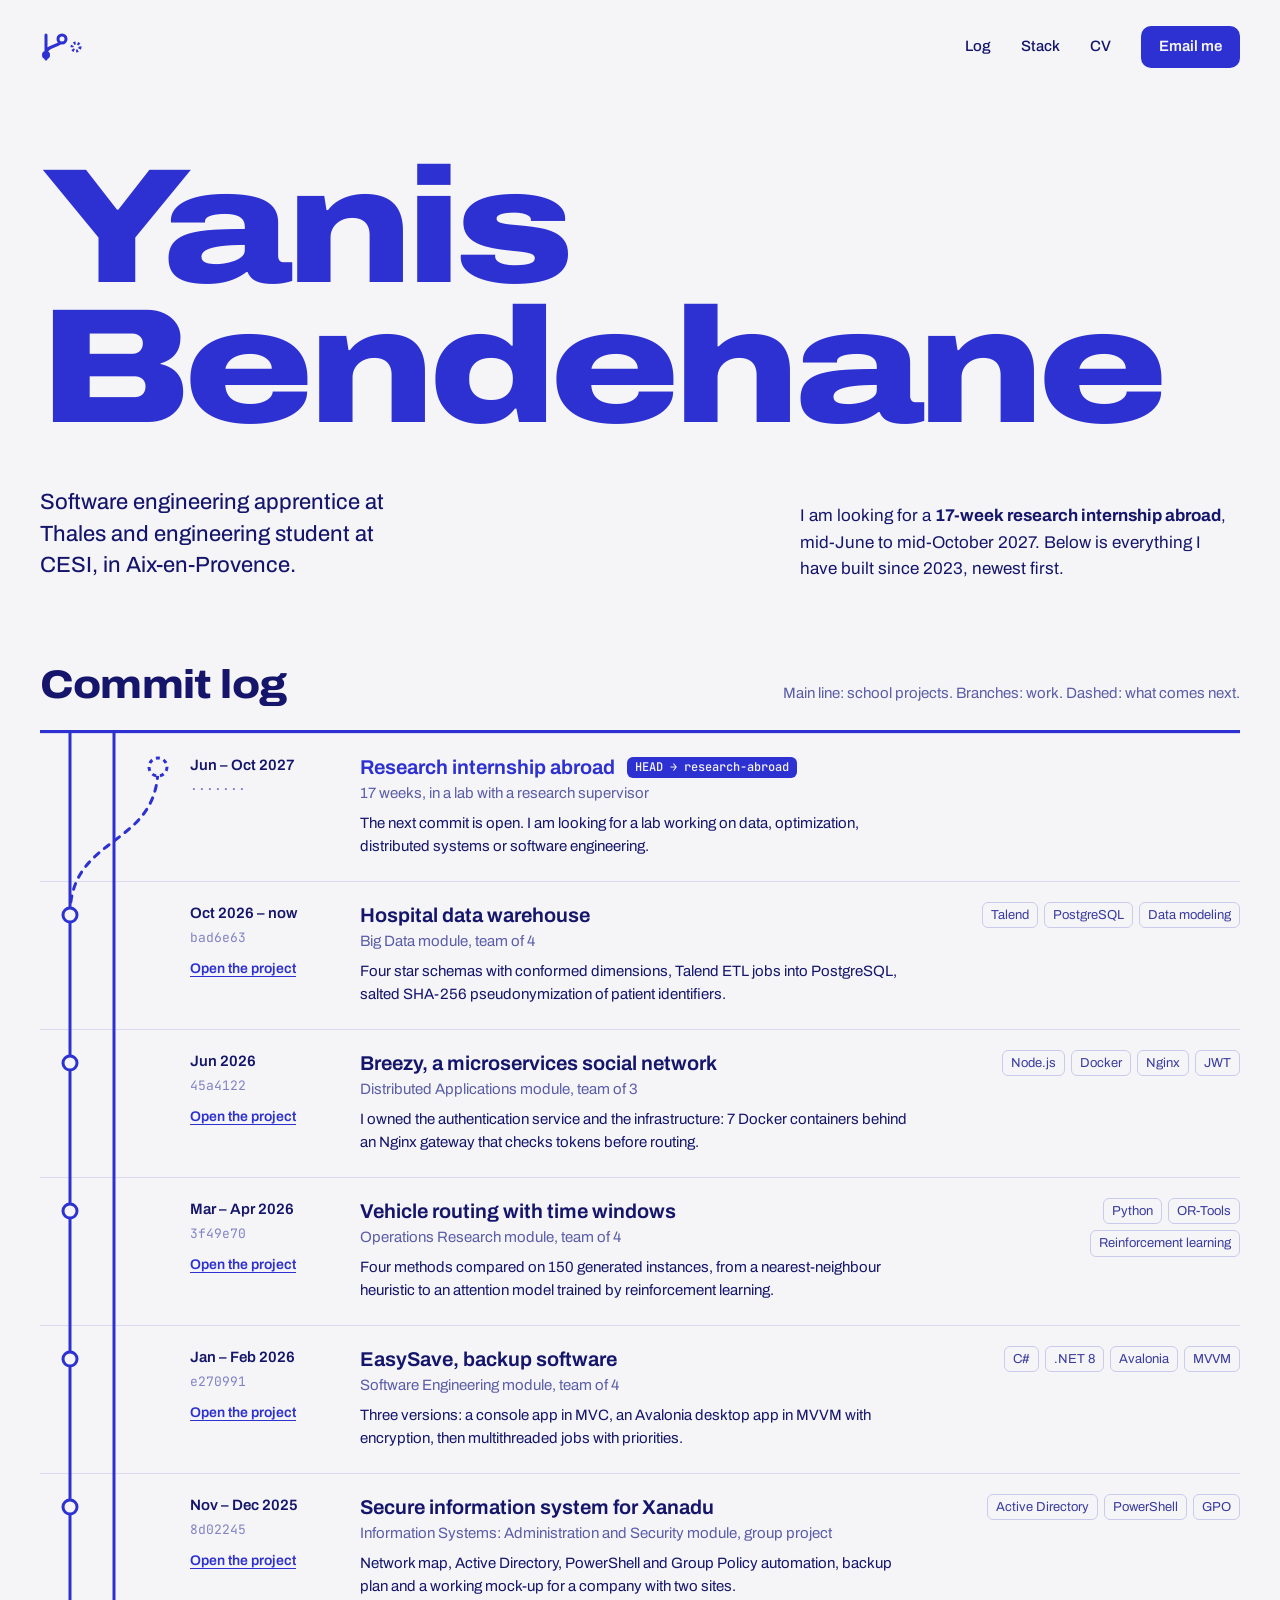
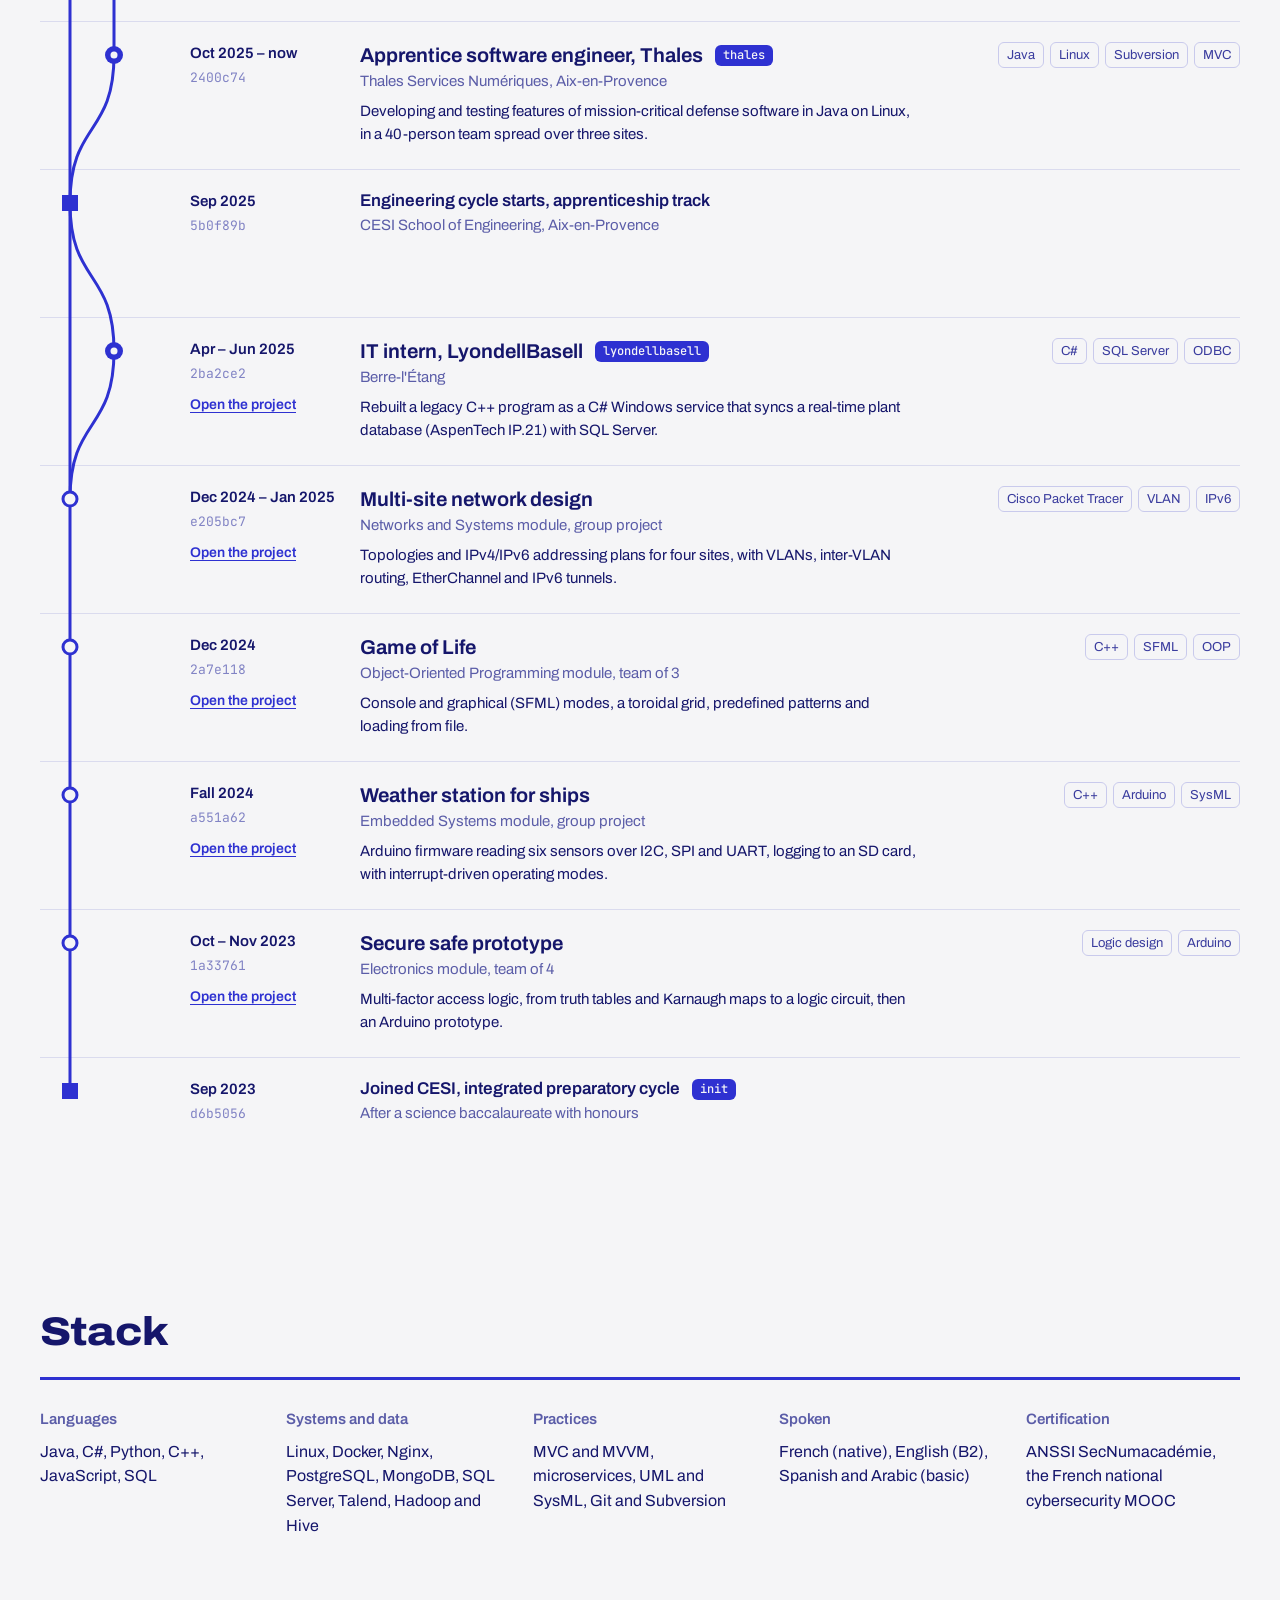
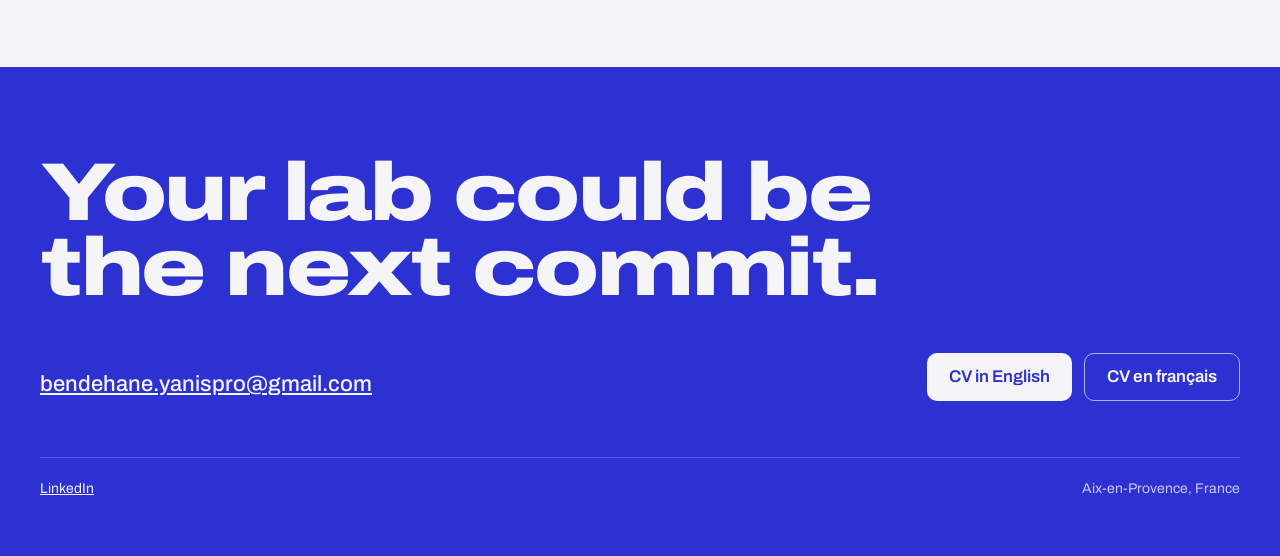
==== index.html @ 7a531b69 "Publish portfolio" ====
<!doctype html>
<html lang="en">
<head>
<meta charset="utf-8">
<meta name="viewport" content="width=device-width, initial-scale=1">
<title>Yanis Bendehane, software engineering student</title>
<meta name="description" content="Apprentice software engineer at Thales and engineering student at CESI. Looking for a research internship abroad, June to October 2027.">
<link rel="icon" href="data:image/svg+xml,%3Csvg xmlns='http://www.w3.org/2000/svg' viewBox='0 0 32 32'%3E%3Crect width='32' height='32' rx='7' fill='%232E31D1'/%3E%3Cpath d='M10 26V6M10 21c0-7 12-6 12-12' fill='none' stroke='white' stroke-width='3' stroke-linecap='round'/%3E%3C/svg%3E">
<link rel="preconnect" href="https://fonts.googleapis.com"><link rel="preconnect" href="https://fonts.gstatic.com" crossorigin><link rel="stylesheet" href="https://fonts.googleapis.com/css2?family=Archivo:wdth,wght@62..125,300..900&family=JetBrains+Mono:wght@400;500&display=swap">
<link rel="stylesheet" href="assets/site.css">
<script src="assets/site.js" defer></script>
</head>
<body>
<a class="skip" href="#main">Skip to content</a>
<header class="wrap top">
  <a class="brand" href="index.html" aria-label="Yanis Bendehane, home"><svg width="44" height="28" viewBox="0 0 44 28" aria-hidden="true"><path d="M6 26V2M6 20C6 12 22 14 22 6" fill="none" stroke="#2E31D1" stroke-width="3" stroke-linecap="round"/><circle cx="6" cy="22" r="4" fill="#2E31D1"/><circle cx="22" cy="6" r="4" fill="#F5F5F7" stroke="#2E31D1" stroke-width="3"/><circle cx="36" cy="14" r="4" fill="#F5F5F7" stroke="#2E31D1" stroke-width="3" stroke-dasharray="2 2"/></svg><span></span></a>
  <nav aria-label="Main">
    <a href="index.html#log">Log</a>
    <a href="index.html#stack">Stack</a>
    <a href="#cv">CV</a>
    <a class="btn small" href="mailto:bendehane.yanispro@gmail.com">Email me</a>
  </nav>
</header>
<main id="main">
  <section class="wrap hero">
    <h1 class="name"><span>Yanis</span><span>Bendehane</span></h1>
    <div class="hero-row">
      <p class="intro">Software engineering apprentice at Thales and engineering student at CESI, in Aix-en-Provence.</p>
      <p class="looking">I am looking for a <strong>17-week research internship abroad</strong>, mid-June to mid-October 2027. Below is everything I have built since 2023, newest first.</p>
    </div>
  </section>
  <section id="log" class="wrap section">
    <div class="sec-head"><h2>Commit log</h2><p>Main line: school projects. Branches: work. Dashed: what comes next.</p></div>
    <ol class="log" style="--h:2072px"><svg class="graph" width="150" height="2072" viewBox="0 0 150 2072" aria-hidden="true"><path class="draw" pathLength="1" d="M30 1958 L30 0" style="animation-delay:0s;animation-duration:2.6s"/><path class="draw" pathLength="1" d="M30 1366 C30 1284.6 74 1299.4 74 1218 L74 1218 C74 1136.6 30 1151.4 30 1070" style="animation-delay:0.9s;animation-duration:0.9s"/><path class="draw" pathLength="1" d="M30 1070 C30 988.6 74 1003.4 74 922 L74 0" style="animation-delay:1.2s;animation-duration:1.6s"/><path class="fade headline" d="M30 182 C30 100.6 118 115.4 118 34" style="animation-delay:2.2s"/><circle class="pop dot-open dashed" cx="118" cy="34" r="9" style="animation-delay:2.8s"/><circle class="pop dot-open" cx="30" cy="182" r="7" style="animation-delay:2.42s"/><circle class="pop dot-open" cx="30" cy="330" r="7" style="animation-delay:2.23s"/><circle class="pop dot-open" cx="30" cy="478" r="7" style="animation-delay:2.05s"/><circle class="pop dot-open" cx="30" cy="626" r="7" style="animation-delay:1.86s"/><circle class="pop dot-open" cx="30" cy="774" r="7" style="animation-delay:1.68s"/><circle class="pop dot-fill" cx="74" cy="922" r="9" style="animation-delay:1.49s"/><circle class="pop dot-hole" cx="74" cy="922" r="3.5" style="animation-delay:1.49s"/><rect class="pop dot-fill" x="22" y="1062" width="16" height="16" transform="rotate(45 30 1070)" style="animation-delay:1.31s"/><circle class="pop dot-fill" cx="74" cy="1218" r="9" style="animation-delay:1.12s"/><circle class="pop dot-hole" cx="74" cy="1218" r="3.5" style="animation-delay:1.12s"/><circle class="pop dot-open" cx="30" cy="1366" r="7" style="animation-delay:0.94s"/><circle class="pop dot-open" cx="30" cy="1514" r="7" style="animation-delay:0.75s"/><circle class="pop dot-open" cx="30" cy="1662" r="7" style="animation-delay:0.57s"/><circle class="pop dot-open" cx="30" cy="1810" r="7" style="animation-delay:0.38s"/><rect class="pop dot-fill" x="22" y="1950" width="16" height="16" transform="rotate(45 30 1958)" style="animation-delay:0.20s"/></svg>
      <li class="row head" style="animation-delay:2.60s">
        <div class="meta"><span class="date">Jun – Oct 2027</span><span class="hash">·······</span></div>
        <div class="body"><h3>Research internship abroad<span class="ref">HEAD → research-abroad</span></h3><p class="ctx">17 weeks, in a lab with a research supervisor</p><p class="txt">The next commit is open. I am looking for a lab working on data, optimization, distributed systems or software engineering.</p></div>
        <ul class="tags" aria-label="Technologies"></ul>
      </li>
      <li class="row " style="animation-delay:2.42s">
        <div class="meta"><span class="date">Oct 2026 – now</span><span class="hash">bad6e63</span><span class="more" aria-hidden="true">Open the project</span></div>
        <div class="body"><h3><a class="row-link" href="projects/chu.html">Hospital data warehouse</a></h3><p class="ctx">Big Data module, team of 4</p><p class="txt">Four star schemas with conformed dimensions, Talend ETL jobs into PostgreSQL, salted SHA-256 pseudonymization of patient identifiers.</p></div>
        <ul class="tags" aria-label="Technologies"><li>Talend</li><li>PostgreSQL</li><li>Data modeling</li></ul>
      </li>
      <li class="row " style="animation-delay:2.23s">
        <div class="meta"><span class="date">Jun 2026</span><span class="hash">45a4122</span><span class="more" aria-hidden="true">Open the project</span></div>
        <div class="body"><h3><a class="row-link" href="projects/breezy.html">Breezy, a microservices social network</a></h3><p class="ctx">Distributed Applications module, team of 3</p><p class="txt">I owned the authentication service and the infrastructure: 7 Docker containers behind an Nginx gateway that checks tokens before routing.</p></div>
        <ul class="tags" aria-label="Technologies"><li>Node.js</li><li>Docker</li><li>Nginx</li><li>JWT</li></ul>
      </li>
      <li class="row " style="animation-delay:2.05s">
        <div class="meta"><span class="date">Mar – Apr 2026</span><span class="hash">3f49e70</span><span class="more" aria-hidden="true">Open the project</span></div>
        <div class="body"><h3><a class="row-link" href="projects/vrptw.html">Vehicle routing with time windows</a></h3><p class="ctx">Operations Research module, team of 4</p><p class="txt">Four methods compared on 150 generated instances, from a nearest-neighbour heuristic to an attention model trained by reinforcement learning.</p></div>
        <ul class="tags" aria-label="Technologies"><li>Python</li><li>OR-Tools</li><li>Reinforcement learning</li></ul>
      </li>
      <li class="row " style="animation-delay:1.86s">
        <div class="meta"><span class="date">Jan – Feb 2026</span><span class="hash">e270991</span><span class="more" aria-hidden="true">Open the project</span></div>
        <div class="body"><h3><a class="row-link" href="projects/easysave.html">EasySave, backup software</a></h3><p class="ctx">Software Engineering module, team of 4</p><p class="txt">Three versions: a console app in MVC, an Avalonia desktop app in MVVM with encryption, then multithreaded jobs with priorities.</p></div>
        <ul class="tags" aria-label="Technologies"><li>C#</li><li>.NET 8</li><li>Avalonia</li><li>MVVM</li></ul>
      </li>
      <li class="row " style="animation-delay:1.68s">
        <div class="meta"><span class="date">Nov – Dec 2025</span><span class="hash">8d02245</span><span class="more" aria-hidden="true">Open the project</span></div>
        <div class="body"><h3><a class="row-link" href="projects/xanadu.html">Secure information system for Xanadu</a></h3><p class="ctx">Information Systems: Administration and Security module, group project</p><p class="txt">Network map, Active Directory, PowerShell and Group Policy automation, backup plan and a working mock-up for a company with two sites.</p></div>
        <ul class="tags" aria-label="Technologies"><li>Active Directory</li><li>PowerShell</li><li>GPO</li></ul>
      </li>
      <li class="row " style="animation-delay:1.49s">
        <div class="meta"><span class="date">Oct 2025 – now</span><span class="hash">2400c74</span></div>
        <div class="body"><h3>Apprentice software engineer, Thales<span class="ref">thales</span></h3><p class="ctx">Thales Services Numériques, Aix-en-Provence</p><p class="txt">Developing and testing features of mission-critical defense software in Java on Linux, in a 40-person team spread over three sites.</p></div>
        <ul class="tags" aria-label="Technologies"><li>Java</li><li>Linux</li><li>Subversion</li><li>MVC</li></ul>
      </li>
      <li class="row ms" style="animation-delay:1.31s">
        <div class="meta"><span class="date">Sep 2025</span><span class="hash">5b0f89b</span></div>
        <div class="body"><h3>Engineering cycle starts, apprenticeship track</h3><p class="ctx">CESI School of Engineering, Aix-en-Provence</p></div>
        <ul class="tags" aria-label="Technologies"></ul>
      </li>
      <li class="row " style="animation-delay:1.12s">
        <div class="meta"><span class="date">Apr – Jun 2025</span><span class="hash">2ba2ce2</span><span class="more" aria-hidden="true">Open the project</span></div>
        <div class="body"><h3><a class="row-link" href="projects/lyondellbasell.html">IT intern, LyondellBasell</a><span class="ref">lyondellbasell</span></h3><p class="ctx">Berre-l&#x27;Étang</p><p class="txt">Rebuilt a legacy C++ program as a C# Windows service that syncs a real-time plant database (AspenTech IP.21) with SQL Server.</p></div>
        <ul class="tags" aria-label="Technologies"><li>C#</li><li>SQL Server</li><li>ODBC</li></ul>
      </li>
      <li class="row " style="animation-delay:0.94s">
        <div class="meta"><span class="date">Dec 2024 – Jan 2025</span><span class="hash">e205bc7</span><span class="more" aria-hidden="true">Open the project</span></div>
        <div class="body"><h3><a class="row-link" href="projects/network.html">Multi-site network design</a></h3><p class="ctx">Networks and Systems module, group project</p><p class="txt">Topologies and IPv4/IPv6 addressing plans for four sites, with VLANs, inter-VLAN routing, EtherChannel and IPv6 tunnels.</p></div>
        <ul class="tags" aria-label="Technologies"><li>Cisco Packet Tracer</li><li>VLAN</li><li>IPv6</li></ul>
      </li>
      <li class="row " style="animation-delay:0.75s">
        <div class="meta"><span class="date">Dec 2024</span><span class="hash">2a7e118</span><span class="more" aria-hidden="true">Open the project</span></div>
        <div class="body"><h3><a class="row-link" href="projects/game-of-life.html">Game of Life</a></h3><p class="ctx">Object-Oriented Programming module, team of 3</p><p class="txt">Console and graphical (SFML) modes, a toroidal grid, predefined patterns and loading from file.</p></div>
        <ul class="tags" aria-label="Technologies"><li>C++</li><li>SFML</li><li>OOP</li></ul>
      </li>
      <li class="row " style="animation-delay:0.57s">
        <div class="meta"><span class="date">Fall 2024</span><span class="hash">a551a62</span><span class="more" aria-hidden="true">Open the project</span></div>
        <div class="body"><h3><a class="row-link" href="projects/weather-station.html">Weather station for ships</a></h3><p class="ctx">Embedded Systems module, group project</p><p class="txt">Arduino firmware reading six sensors over I2C, SPI and UART, logging to an SD card, with interrupt-driven operating modes.</p></div>
        <ul class="tags" aria-label="Technologies"><li>C++</li><li>Arduino</li><li>SysML</li></ul>
      </li>
      <li class="row " style="animation-delay:0.38s">
        <div class="meta"><span class="date">Oct – Nov 2023</span><span class="hash">1a33761</span><span class="more" aria-hidden="true">Open the project</span></div>
        <div class="body"><h3><a class="row-link" href="projects/secure-safe.html">Secure safe prototype</a></h3><p class="ctx">Electronics module, team of 4</p><p class="txt">Multi-factor access logic, from truth tables and Karnaugh maps to a logic circuit, then an Arduino prototype.</p></div>
        <ul class="tags" aria-label="Technologies"><li>Logic design</li><li>Arduino</li></ul>
      </li>
      <li class="row ms" style="animation-delay:0.20s">
        <div class="meta"><span class="date">Sep 2023</span><span class="hash">d6b5056</span></div>
        <div class="body"><h3>Joined CESI, integrated preparatory cycle<span class="ref">init</span></h3><p class="ctx">After a science baccalaureate with honours</p></div>
        <ul class="tags" aria-label="Technologies"></ul>
      </li>
    </ol>
  </section>
  <section id="stack" class="wrap section">
    <div class="sec-head"><h2>Stack</h2></div>
    <div class="stack"><div><h3>Languages</h3><p>Java, C#, Python, C++, JavaScript, SQL</p></div><div><h3>Systems and data</h3><p>Linux, Docker, Nginx, PostgreSQL, MongoDB, SQL Server, Talend, Hadoop and Hive</p></div><div><h3>Practices</h3><p>MVC and MVVM, microservices, UML and SysML, Git and Subversion</p></div><div><h3>Spoken</h3><p>French (native), English (B2), Spanish and Arabic (basic)</p></div><div><h3>Certification</h3><p>ANSSI SecNumacadémie, the French national cybersecurity MOOC</p></div></div>
  </section>
</main>
<footer id="cv" class="foot">
  <div class="wrap">
    <p class="foot-line big">Your lab could be<br>the next commit.</p>
    <div class="foot-row">
      <a class="foot-mail" href="mailto:bendehane.yanispro@gmail.com">bendehane.yanispro@gmail.com</a>
      <div class="foot-btns">
        <a class="btn light" data-cv="en" href="cv/Yanis_Bendehane_CV_00_general_en.pdf" download>CV in English</a>
        <a class="btn ghost" data-cv="fr" href="cv/Yanis_Bendehane_CV_00_general_fr.pdf" download>CV en français</a>
      </div>
    </div>
    <div class="foot-meta"><a href="https://www.linkedin.com/in/yanisb9/">LinkedIn</a><span>Aix-en-Provence, France</span></div>
  </div>
</footer>
<script>window.CV_FILES={"general": "00_general", "software": "01_software", "data": "02_data-ai", "embedded": "03_embedded-iot", "network": "04_networks-security", "web": "05_web-backend"};window.SITE_ROOT="";</script>
</body>
</html>
---- assets/site.css ----
:root{--b:#2E31D1;--ink:#15166B;--mut:#5B5DA8;--rule:#DADBEE;--fill:#E3E4FA;--bg:#F5F5F7;--chip:#C9CAEC}
*{box-sizing:border-box}
html{scroll-behavior:smooth}
body{margin:0;background:var(--bg);color:var(--ink);font-family:'Archivo',system-ui,sans-serif;font-size:17px;line-height:1.55;-webkit-font-smoothing:antialiased}
a{color:var(--b)}
.skip{position:absolute;left:-999px;top:8px;background:var(--b);color:#fff;padding:8px 12px;border-radius:8px;z-index:10}
.skip:focus{left:8px}
.wrap{max-width:1280px;margin:0 auto;padding:0 40px}
a:focus-visible,button:focus-visible{outline:2px solid var(--b);outline-offset:3px;border-radius:4px}
.btn{display:inline-flex;align-items:center;min-height:48px;padding:0 22px;border-radius:10px;font-weight:600;text-decoration:none;white-space:nowrap}
.btn.small{min-height:42px;padding:0 18px;background:var(--b);color:var(--bg)}
.btn.light{background:var(--bg);color:var(--b)}
.btn.ghost{border:1.5px solid #AFB1F5;color:var(--bg)}
/* header */
.top{display:flex;justify-content:space-between;align-items:center;padding-top:26px;padding-bottom:26px;gap:24px}
.brand{display:flex;align-items:center;gap:12px;color:var(--ink);text-decoration:none;font-weight:600;font-size:15px}
.top nav{display:flex;gap:30px;align-items:center;font-size:15px;font-weight:500}
.top nav a:not(.btn){color:var(--ink);text-decoration:none}
.top nav a:not(.btn):hover{color:var(--b)}
/* hero */
.hero{padding-top:64px;padding-bottom:72px}
.name{font-weight:850;font-stretch:125%;font-variation-settings:'wdth' 125;font-size:min(178px,calc((100vw - 40px) / 7.6));line-height:.86;letter-spacing:-.035em;margin:0;color:var(--b)}
.name span,.title span{display:block}
.hero-row{display:grid;grid-template-columns:minmax(0,1fr) minmax(0,1fr);gap:64px;margin-top:48px;align-items:end}
.intro{margin:0;font-size:22px;line-height:1.45;max-width:30ch;font-weight:450}
.looking{margin:0;max-width:44ch;justify-self:end}
.section{padding-bottom:96px}
.sec-head{display:flex;justify-content:space-between;align-items:baseline;gap:24px;border-bottom:3px solid var(--b);padding-bottom:14px;margin-bottom:0}
.sec-head h2{margin:0;font-size:40px;font-weight:800;font-variation-settings:'wdth' 112;letter-spacing:-.02em}
.sec-head p{margin:0;font-size:15px;color:var(--mut)}
/* log */
.log{position:relative;list-style:none;margin:0;padding:0;min-height:var(--h)}
.graph{position:absolute;left:0;top:0;overflow:visible;z-index:2;pointer-events:none}
.graph path{fill:none;stroke:var(--b);stroke-width:3;stroke-linecap:round}
.graph .headline{stroke-dasharray:6 7}
.dot-open{fill:var(--bg);stroke:var(--b);stroke-width:3}
.dot-open.dashed{stroke-dasharray:4 4}
.dot-fill{fill:var(--b)}
.dot-hole{fill:var(--bg)}
.row{position:relative;display:grid;grid-template-columns:150px 170px minmax(0,1fr) 260px;align-items:start;border-top:1px solid var(--rule);height:148px;padding-top:20px}
.row .meta{grid-column:2;display:flex;flex-direction:column;gap:2px}
.date{font-weight:600;font-size:15px}
.hash{font-family:'JetBrains Mono',monospace;font-size:13px;color:#8183C4}
.more{margin-top:8px;font-size:14px;font-weight:600;color:var(--b);text-decoration:underline;text-underline-offset:3px}
.body{grid-column:3;padding-right:32px}
.body h3{margin:0;font-size:20px;font-weight:650;line-height:1.3;display:flex;align-items:center;gap:12px;flex-wrap:wrap}
.row-link{color:inherit;text-decoration:none}
.row-link::after{content:"";position:absolute;inset:0;z-index:1}
.row:has(.row-link):hover{background:#EAEBFB;box-shadow:-12px 0 0 #EAEBFB,12px 0 0 #EAEBFB}
.row:has(.row-link):hover h3{text-decoration:underline;text-decoration-thickness:2px;text-underline-offset:4px}
.ctx{margin:2px 0 0;font-size:15px;color:var(--mut)}
.txt{margin:6px 0 0;font-size:15px;max-width:62ch}
.tags{grid-column:4;list-style:none;margin:0;padding:0;display:flex;flex-wrap:wrap;gap:6px;justify-content:flex-end;align-content:flex-start}
.tags li{font-size:13px;border:1px solid var(--chip);border-radius:6px;padding:2px 8px;color:#3A3C9E}
.ref{font-family:'JetBrains Mono',monospace;font-size:12px;font-weight:500;color:var(--bg);background:var(--b);border-radius:6px;padding:3px 8px}
.draft-ref{background:none;color:var(--b);border:1.5px dashed var(--b)}
.head h3{color:var(--b)}
.ms h3{font-size:17px;font-weight:600}
.stack{display:grid;grid-template-columns:repeat(5,minmax(0,1fr));gap:32px;padding-top:28px;font-size:16px}
.stack h3{margin:0 0 8px;font-size:15px;color:var(--mut);font-weight:600}
.stack p{margin:0}
/* footer */
.foot{background:var(--b);color:var(--bg);margin-top:32px}
.foot .wrap{padding-top:88px;padding-bottom:56px}
.foot-line{margin:0;font-weight:850;font-variation-settings:'wdth' 125;font-size:clamp(40px,6.4vw,92px);line-height:.92;letter-spacing:-.03em}
.foot-line:not(.big){font-size:clamp(36px,4vw,56px)}
.foot-row{display:flex;justify-content:space-between;align-items:flex-end;gap:32px;margin-top:48px;flex-wrap:wrap}
.foot-mail{color:var(--bg);font-size:22px;font-weight:500}
.foot-btns{display:flex;gap:12px;flex-wrap:wrap}
.foot-meta{display:flex;gap:28px;margin-top:56px;padding-top:20px;border-top:1px solid #5B5EE0;font-size:14px}
.foot-meta a{color:var(--bg)}
.foot-meta span{margin-left:auto;color:#C9CAF7}
/* project page */
.crumb{margin:40px 0 18px;font-size:15px;color:var(--mut)}
.crumb a{color:var(--mut)}
.title{font-weight:850;font-stretch:125%;font-variation-settings:'wdth' 125;font-size:min(150px,10.4vw,calc((100vw - 40px) / (var(--w) * .8)));line-height:.9;letter-spacing:-.035em;margin:0;color:var(--b)}
.title.long{font-size:min(108px,7.4vw,calc((100vw - 40px) / (var(--w) * .8)));font-size:max(34px,min(108px,7.4vw,calc((100vw - 40px) / (var(--w) * .8))))}
.draft-note{display:inline-block;margin:20px 0 0;padding:6px 12px;border:1.5px dashed var(--b);border-radius:8px;color:var(--b);font-size:14px;font-weight:600}
.case-head{display:grid;grid-template-columns:minmax(0,1.15fr) minmax(0,1fr);gap:64px;margin:48px 0 72px;align-items:start}
.lead{margin:0;font-size:21px;line-height:1.5}
.chips{list-style:none;margin:28px 0 0;padding:0;display:flex;flex-wrap:wrap;gap:8px}
.chips li{font-size:14.5px;border:1.5px solid var(--chip);border-radius:8px;padding:5px 12px;color:#3A3C9E;background:#fff}
.meta-grid{display:grid;grid-template-columns:repeat(2,minmax(0,1fr));margin:0;border-top:3px solid var(--b)}
.meta-grid div{padding:14px 20px 14px 0}
.meta-grid dt{font-size:14px;color:var(--mut)}
.meta-grid dd{margin:2px 0 0;font-weight:600}
.fig{display:grid;grid-template-columns:330px minmax(0,1fr);gap:56px;padding:56px 0;border-top:1px solid var(--rule)}
.fnum{margin:0;font-family:'JetBrains Mono',monospace;font-size:14px;color:var(--b)}
.fig-text h2{margin:6px 0 12px;font-size:28px;line-height:1.15;font-weight:750;font-variation-settings:'wdth' 108;letter-spacing:-.01em}
.fig-text p{margin:0;font-size:16.5px}
.fig-panel{position:relative;margin:0;background:#fff;border:1.5px solid var(--rule);border-radius:14px;padding:40px 36px 28px}
.replay{position:absolute;top:12px;right:12px;font:inherit;font-size:13px;color:var(--b);background:var(--bg);border:1px solid var(--rule);border-radius:8px;padding:4px 10px;cursor:pointer}
.pn{display:grid;grid-template-columns:1fr 1fr;border-top:3px solid var(--b);margin-top:24px}
.pn a{display:block;padding:28px 0;text-decoration:none;color:var(--ink)}
.pn a.older{text-align:right;border-left:1px solid var(--rule);padding-left:24px}
.pn small{display:block;font-size:14px;color:var(--mut)}
.pn strong{font-size:30px;font-weight:800;font-variation-settings:'wdth' 112;letter-spacing:-.015em;line-height:1.15}
.pn a:hover strong{color:var(--b)}
/* figure text */
.lbl{font-family:'Archivo',sans-serif;font-size:16px;font-weight:600;fill:var(--ink)}
.lbl.sub{font-size:13.5px;font-weight:400;fill:var(--mut)}
.lbl.big{font-size:18px;font-weight:700}
.lbl.inv{font-size:13px;font-weight:500;fill:var(--bg)}

/* ---------- motion: everything is visible by default; JS adds .anim to hide, .play to run ---------- */
.anim .draw{stroke-dasharray:1;stroke-dashoffset:1}
.anim .fade,.anim .lbl,.anim .pop,.anim .row{opacity:0}
.anim .grow{transform:scaleX(0)}
.anim .name span,.anim .title span{clip-path:inset(0 100% 0 0)}
.anim .gen{opacity:0}
.play .draw{animation:draw 1s cubic-bezier(.6,0,.3,1) forwards}
.play .fade,.play .lbl,.play .row{animation:fadein .45s forwards}
.play .pop{transform-box:fill-box;transform-origin:center;animation:pop .4s cubic-bezier(.3,1.6,.5,1) forwards}
.play .grow{transform-box:fill-box;transform-origin:left center;animation:grow .7s cubic-bezier(.6,0,.3,1) forwards}
.play .name span,.play .title span{animation:wipe 1s cubic-bezier(.7,0,.2,1) forwards}
.play .name span+span{animation-delay:.18s}
.play .gen{animation-name:gen;animation-timing-function:steps(1,end);animation-iteration-count:infinite;animation-fill-mode:none}
.gen{opacity:0}.g0{opacity:1}.no-anim .gen{display:none}.no-anim .g0{display:inline}
@keyframes draw{to{stroke-dashoffset:0}}
@keyframes fadein{to{opacity:1}}
@keyframes pop{from{opacity:0;transform:scale(.2)}to{opacity:1;transform:none}}
@keyframes grow{to{transform:none}}
@keyframes wipe{to{clip-path:inset(0 0 0 0)}}
@keyframes gen{0%{opacity:1}3.57%{opacity:0}100%{opacity:0}}
@media (prefers-reduced-motion: reduce){.anim *{animation:none!important}.anim .draw{stroke-dashoffset:0}.anim .fade,.anim .lbl,.anim .pop,.anim .row{opacity:1}.anim .grow{transform:none}.anim .name span,.anim .title span{clip-path:none}.replay{display:none}}

/* ---------- small screens ---------- */
@media (max-width:900px){
  .wrap{padding:0 16px}
  .top nav{gap:16px}.top nav a:not(.btn){display:none}
  .hero{padding-top:32px;padding-bottom:48px}
  .hero-row,.case-head{grid-template-columns:1fr;gap:24px}
  .looking{justify-self:start}
  .sec-head{flex-direction:column;gap:4px}
  .graph{display:none}
  .log{min-height:0;border-left:3px solid var(--b);margin-left:8px}
  .row{height:auto;grid-template-columns:1fr;padding:18px 0 20px 22px;gap:4px}
  .row::before{content:"";position:absolute;left:-10px;top:24px;width:11px;height:11px;border-radius:50%;background:var(--bg);border:3px solid var(--b)}
  .row .meta{grid-column:1;flex-direction:row;gap:12px;align-items:baseline;flex-wrap:wrap}
  .more{margin:0}
  .body{grid-column:1;padding:0}
  .tags{grid-column:1;justify-content:flex-start;margin-top:8px}
  .row:has(.row-link):hover{box-shadow:none}
  .stack{grid-template-columns:1fr 1fr;gap:24px}
  .fig{grid-template-columns:1fr;gap:20px;padding:40px 0}
  .fig-panel{padding:36px 12px 16px;overflow-x:auto}
  .fig-panel svg{min-width:620px}
  .fig-panel{-webkit-mask-image:linear-gradient(90deg,#000 85%,transparent);mask-image:linear-gradient(90deg,#000 85%,transparent)}
  .pn{grid-template-columns:1fr}.pn a.older{border-left:0;border-top:1px solid var(--rule);padding-left:0;text-align:left}
  .foot-meta{flex-wrap:wrap}.foot-meta span{margin-left:0}
}
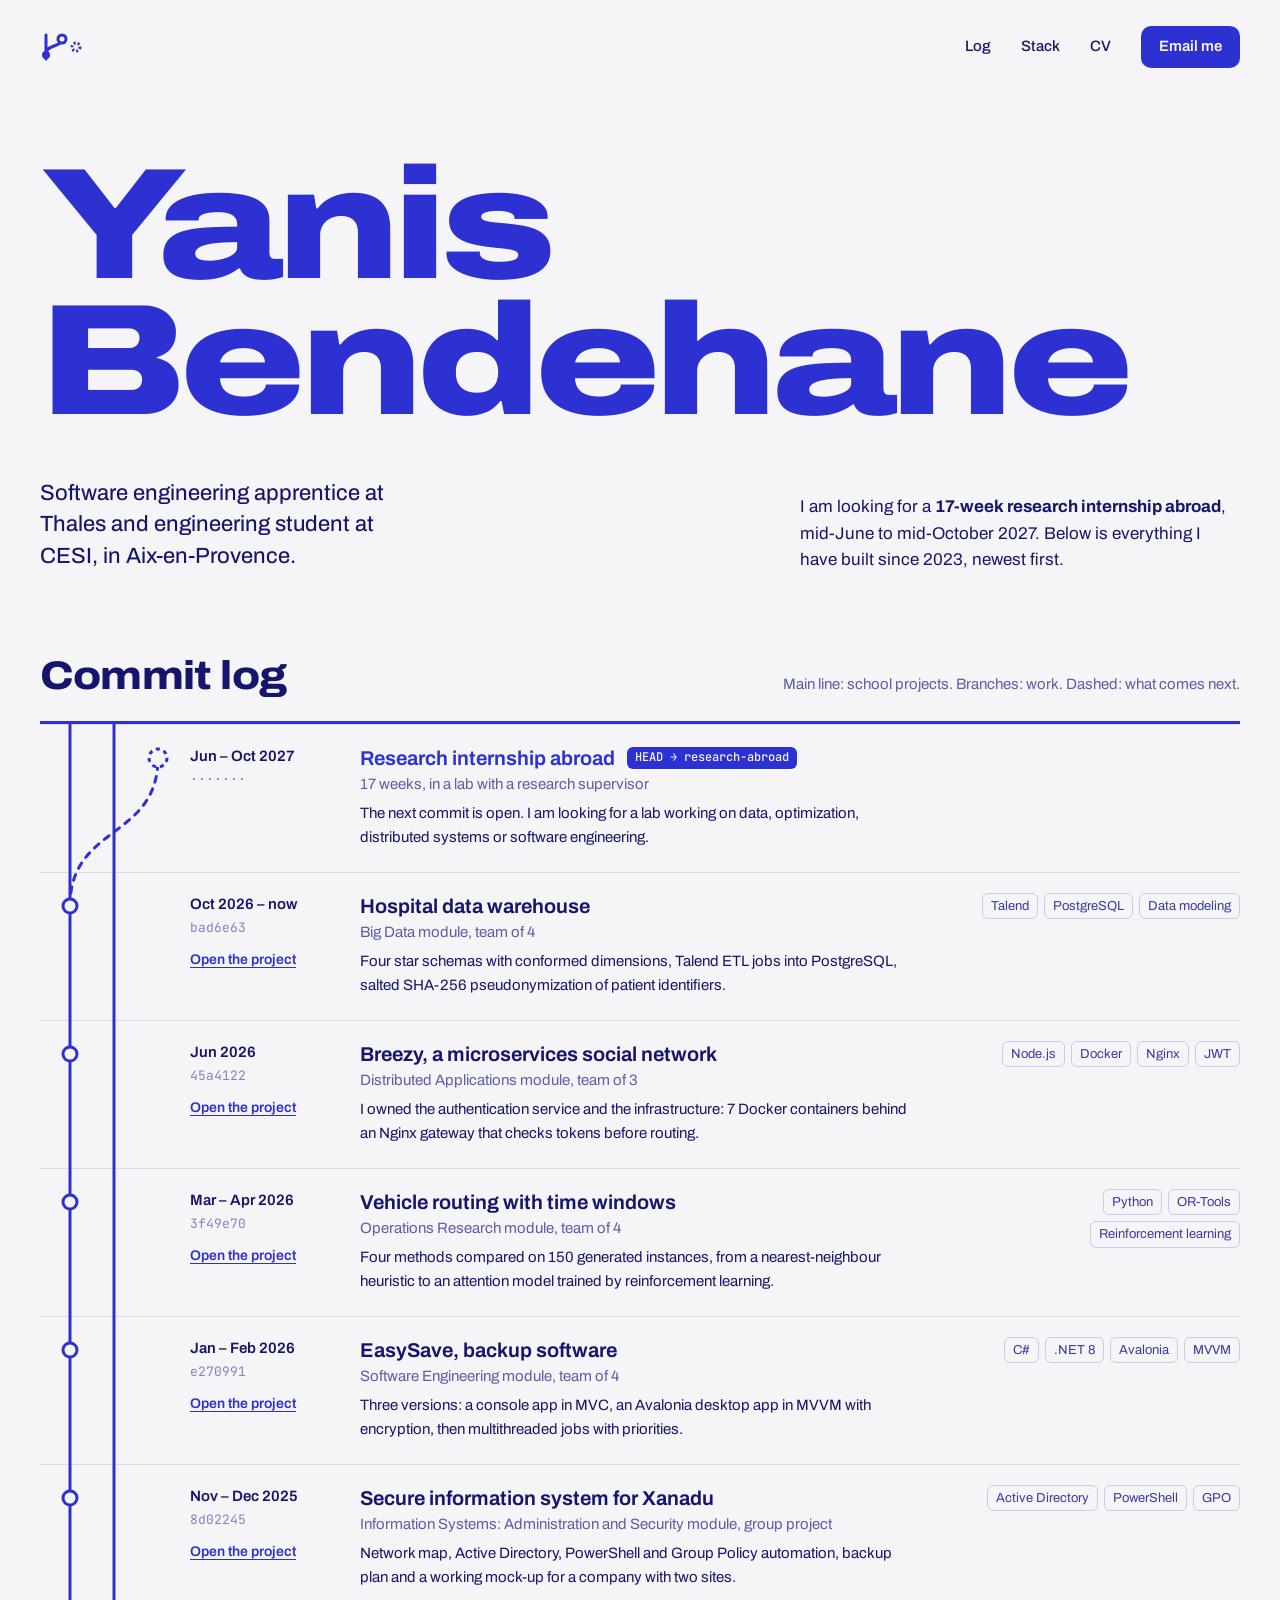
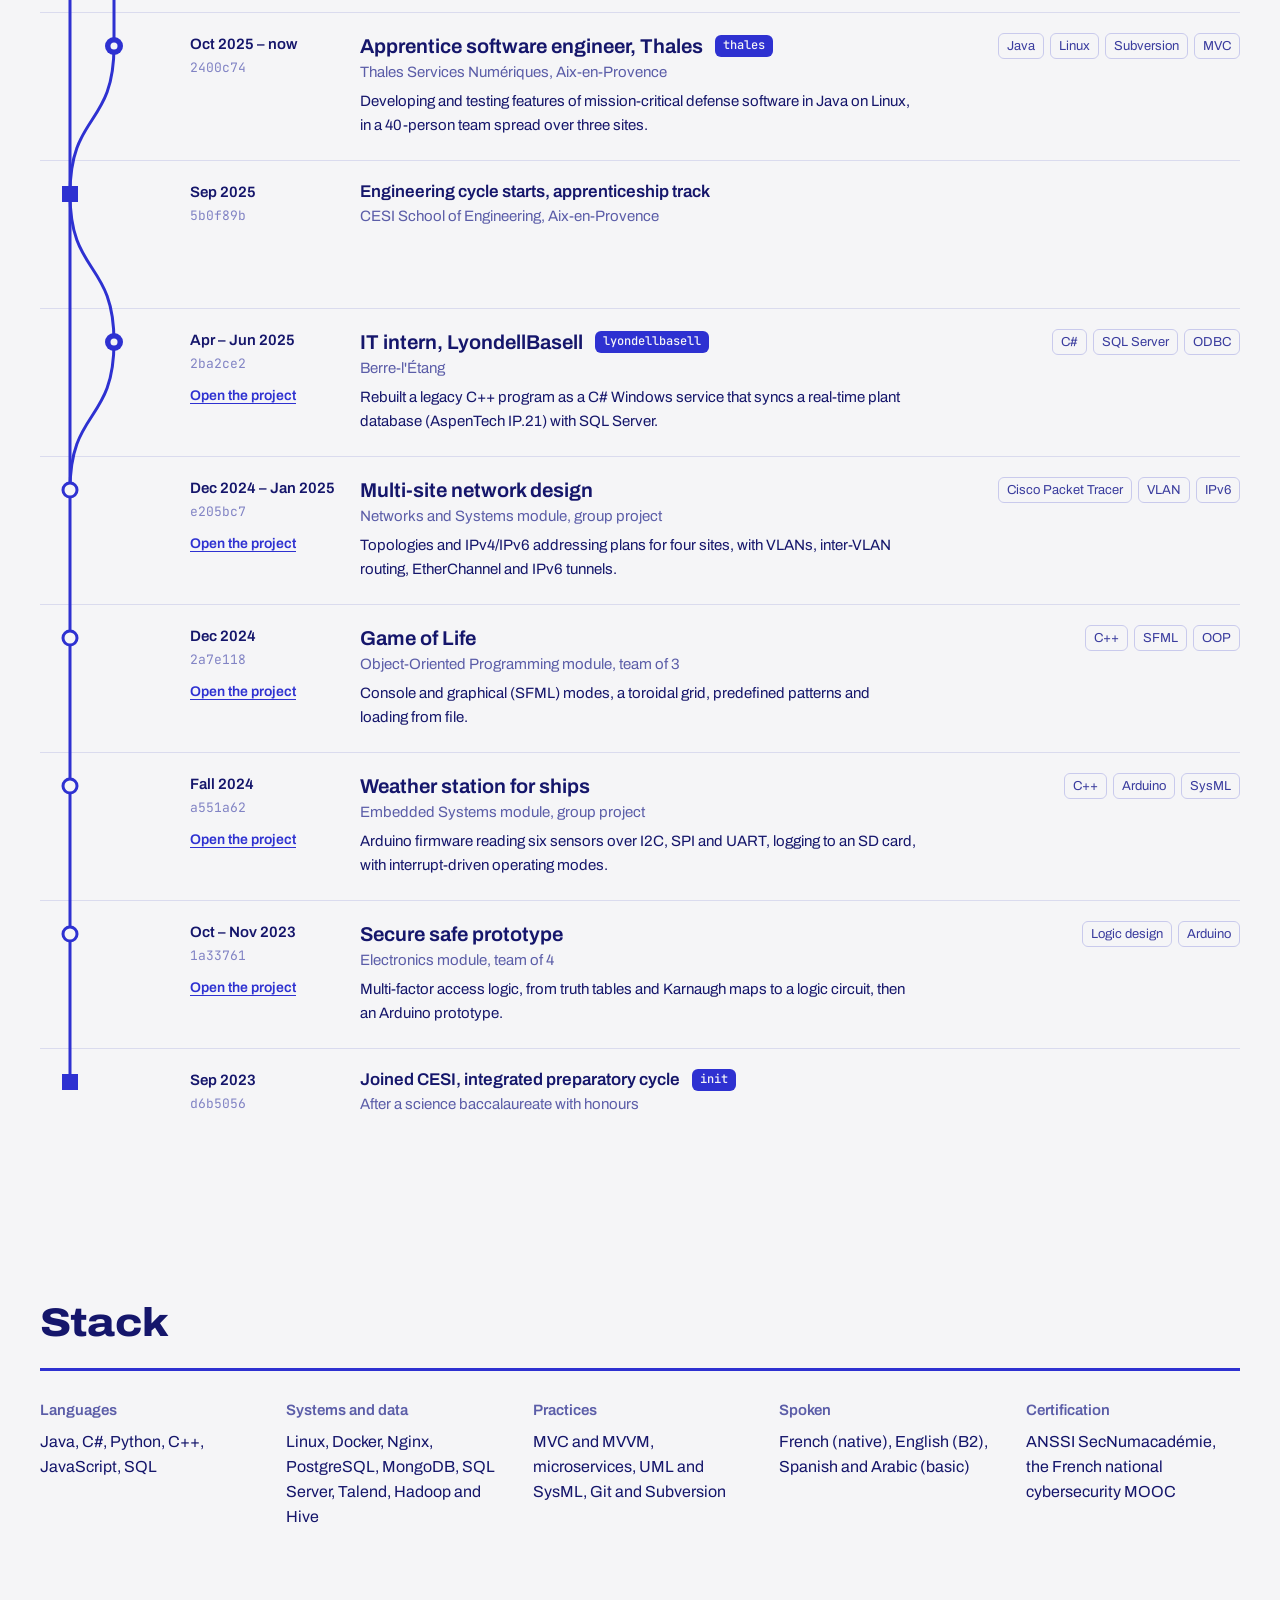
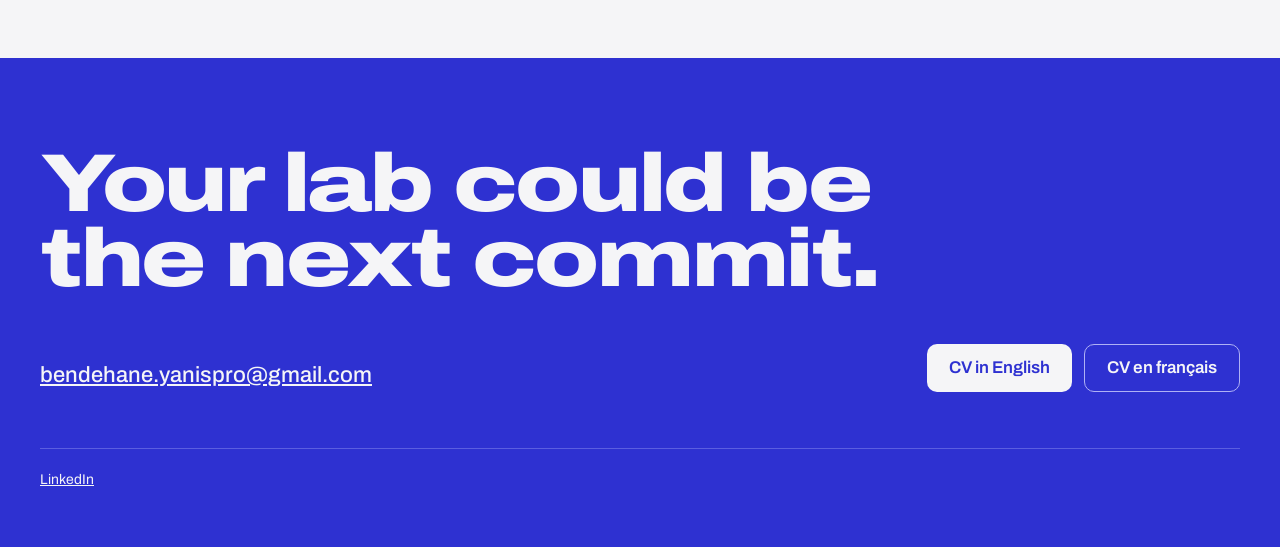
==== commit 7ee38f0a: "Wider layout, smaller name on narrow screens, updated CVs" ====
--- a/index.html
+++ b/index.html
@@ -119,7 +119,7 @@
         <a class="btn ghost" data-cv="fr" href="cv/Yanis_Bendehane_CV_00_general_fr.pdf" download>CV en français</a>
       </div>
     </div>
-    <div class="foot-meta"><a href="https://www.linkedin.com/in/yanisb9/">LinkedIn</a><span>Aix-en-Provence, France</span></div>
+    <div class="foot-meta"><a href="https://www.linkedin.com/in/yanisb9/">LinkedIn</a></div>
   </div>
 </footer>
 <script>window.CV_FILES={"general": "00_general", "software": "01_software", "data": "02_data-ai", "embedded": "03_embedded-iot", "network": "04_networks-security", "web": "05_web-backend"};window.SITE_ROOT="";</script>
--- a/assets/site.css
+++ b/assets/site.css
@@ -1,11 +1,11 @@
-:root{--b:#2E31D1;--ink:#15166B;--mut:#5B5DA8;--rule:#DADBEE;--fill:#E3E4FA;--bg:#F5F5F7;--chip:#C9CAEC}
+:root{--gut:80px;--b:#2E31D1;--ink:#15166B;--mut:#5B5DA8;--rule:#DADBEE;--fill:#E3E4FA;--bg:#F5F5F7;--chip:#C9CAEC}
 *{box-sizing:border-box}
 html{scroll-behavior:smooth}
 body{margin:0;background:var(--bg);color:var(--ink);font-family:'Archivo',system-ui,sans-serif;font-size:17px;line-height:1.55;-webkit-font-smoothing:antialiased}
 a{color:var(--b)}
 .skip{position:absolute;left:-999px;top:8px;background:var(--b);color:#fff;padding:8px 12px;border-radius:8px;z-index:10}
 .skip:focus{left:8px}
-.wrap{max-width:1280px;margin:0 auto;padding:0 40px}
+.wrap{max-width:1400px;margin:0 auto;padding:0 40px}
 a:focus-visible,button:focus-visible{outline:2px solid var(--b);outline-offset:3px;border-radius:4px}
 .btn{display:inline-flex;align-items:center;min-height:48px;padding:0 22px;border-radius:10px;font-weight:600;text-decoration:none;white-space:nowrap}
 .btn.small{min-height:42px;padding:0 18px;background:var(--b);color:var(--bg)}
@@ -19,7 +19,7 @@
 .top nav a:not(.btn):hover{color:var(--b)}
 /* hero */
 .hero{padding-top:64px;padding-bottom:72px}
-.name{font-weight:850;font-stretch:125%;font-variation-settings:'wdth' 125;font-size:min(178px,calc((100vw - 40px) / 7.6));line-height:.86;letter-spacing:-.035em;margin:0;color:var(--b)}
+.name{font-weight:850;font-stretch:125%;font-variation-settings:'wdth' 125;font-size:min(160px,calc((min(100vw, 1400px) - var(--gut)) / 7.6));line-height:.86;letter-spacing:-.035em;margin:0;color:var(--b)}
 .name span,.title span{display:block}
 .hero-row{display:grid;grid-template-columns:minmax(0,1fr) minmax(0,1fr);gap:64px;margin-top:48px;align-items:end}
 .intro{margin:0;font-size:22px;line-height:1.45;max-width:30ch;font-weight:450}
@@ -73,8 +73,8 @@
 /* project page */
 .crumb{margin:40px 0 18px;font-size:15px;color:var(--mut)}
 .crumb a{color:var(--mut)}
-.title{font-weight:850;font-stretch:125%;font-variation-settings:'wdth' 125;font-size:min(150px,10.4vw,calc((100vw - 40px) / (var(--w) * .8)));line-height:.9;letter-spacing:-.035em;margin:0;color:var(--b)}
-.title.long{font-size:min(108px,7.4vw,calc((100vw - 40px) / (var(--w) * .8)));font-size:max(34px,min(108px,7.4vw,calc((100vw - 40px) / (var(--w) * .8))))}
+.title{font-weight:850;font-stretch:125%;font-variation-settings:'wdth' 125;font-size:min(150px,10.4vw,calc((min(100vw, 1400px) - var(--gut)) / (var(--w) * .82)));line-height:.9;letter-spacing:-.035em;margin:0;color:var(--b)}
+.title.long{font-size:min(108px,7.4vw,calc((min(100vw, 1400px) - var(--gut)) / (var(--w) * .82)));font-size:max(34px,min(108px,7.4vw,calc((min(100vw, 1400px) - var(--gut)) / (var(--w) * .82))))}
 .draft-note{display:inline-block;margin:20px 0 0;padding:6px 12px;border:1.5px dashed var(--b);border-radius:8px;color:var(--b);font-size:14px;font-weight:600}
 .case-head{display:grid;grid-template-columns:minmax(0,1.15fr) minmax(0,1fr);gap:64px;margin:48px 0 72px;align-items:start}
 .lead{margin:0;font-size:21px;line-height:1.5}
@@ -126,6 +126,7 @@
 
 /* ---------- small screens ---------- */
 @media (max-width:900px){
+  :root{--gut:32px}
   .wrap{padding:0 16px}
   .top nav{gap:16px}.top nav a:not(.btn){display:none}
   .hero{padding-top:32px;padding-bottom:48px}
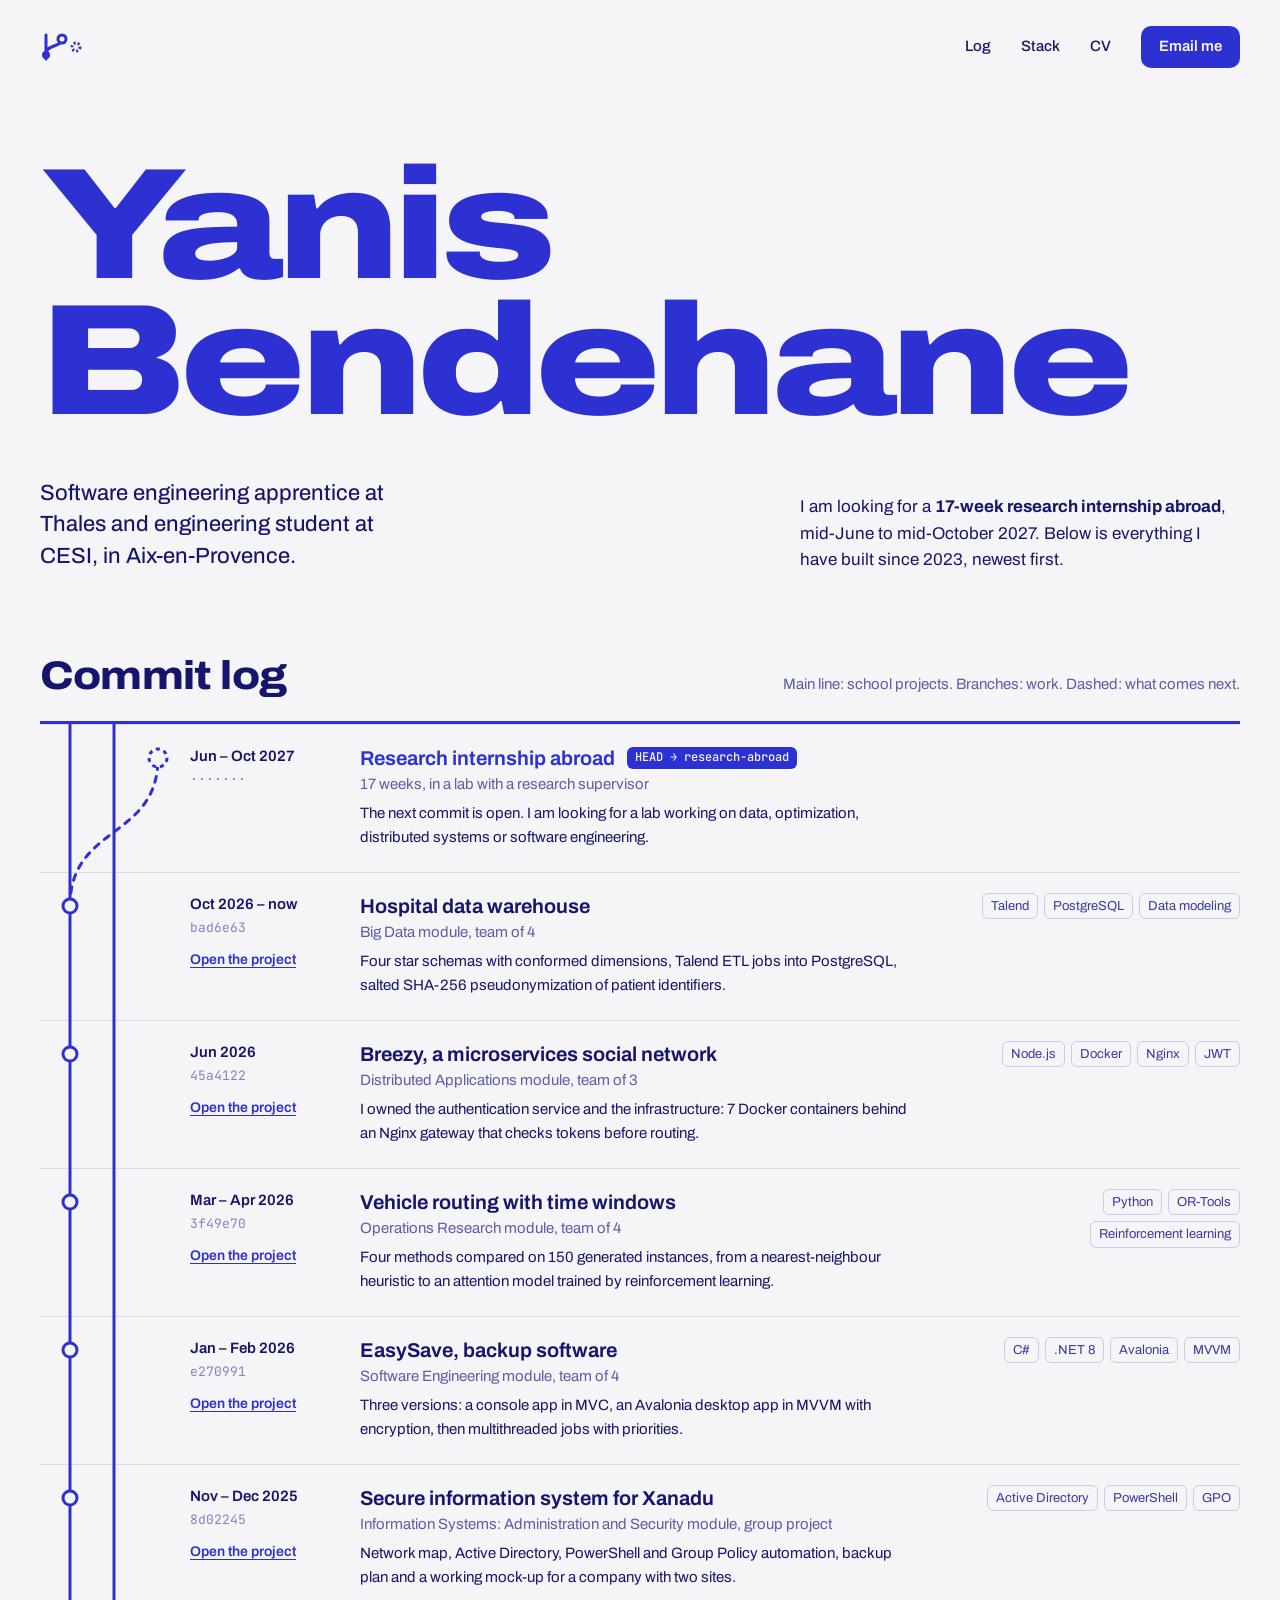
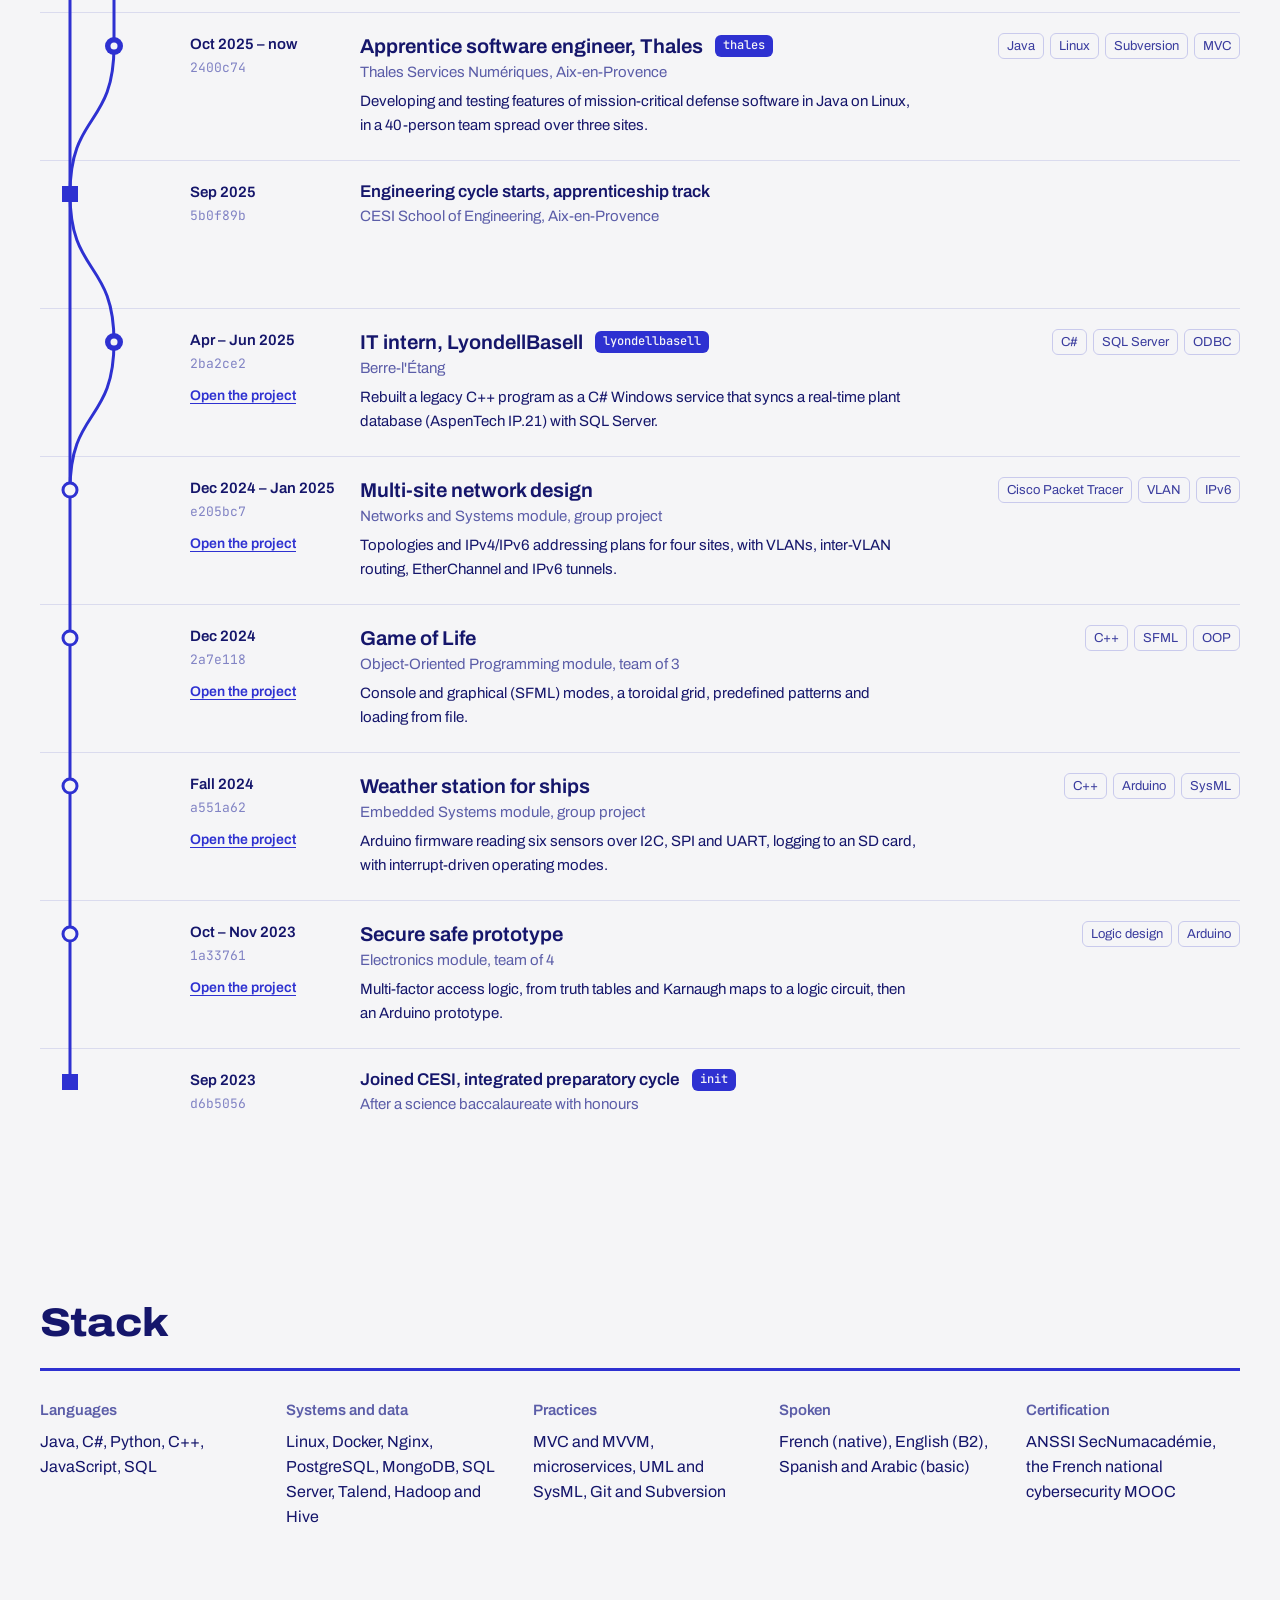
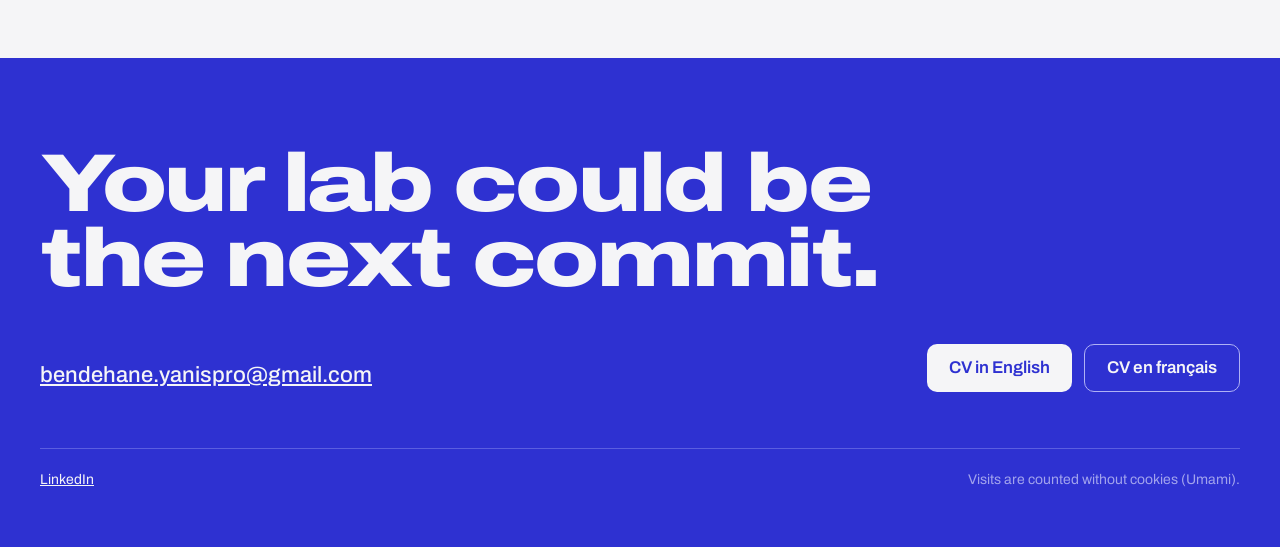
==== commit 1b5f28d7: "Add privacy-friendly visit stats" ====
--- a/index.html
+++ b/index.html
@@ -5,10 +5,19 @@
 <meta name="viewport" content="width=device-width, initial-scale=1">
 <title>Yanis Bendehane, software engineering student</title>
 <meta name="description" content="Apprentice software engineer at Thales and engineering student at CESI. Looking for a research internship abroad, June to October 2027.">
+<meta property="og:type" content="website">
+<meta property="og:site_name" content="Yanis Bendehane">
+<meta property="og:title" content="Yanis Bendehane, software engineering student">
+<meta property="og:description" content="Apprentice software engineer at Thales and engineering student at CESI. Looking for a research internship abroad, June to October 2027.">
+<meta property="og:image" content="https://yyyanis.github.io/assets/og-v2.png">
+<meta property="og:image:width" content="2400">
+<meta property="og:image:height" content="1254">
+<meta name="twitter:card" content="summary_large_image">
 <link rel="icon" href="data:image/svg+xml,%3Csvg xmlns='http://www.w3.org/2000/svg' viewBox='0 0 32 32'%3E%3Crect width='32' height='32' rx='7' fill='%232E31D1'/%3E%3Cpath d='M10 26V6M10 21c0-7 12-6 12-12' fill='none' stroke='white' stroke-width='3' stroke-linecap='round'/%3E%3C/svg%3E">
 <link rel="preconnect" href="https://fonts.googleapis.com"><link rel="preconnect" href="https://fonts.gstatic.com" crossorigin><link rel="stylesheet" href="https://fonts.googleapis.com/css2?family=Archivo:wdth,wght@62..125,300..900&family=JetBrains+Mono:wght@400;500&display=swap">
 <link rel="stylesheet" href="assets/site.css">
 <script src="assets/site.js" defer></script>
+<script defer src="https://cloud.umami.is/script.js" data-website-id="d3bdd421-a42a-48f5-9f41-3edd822128b9" data-domains="yyyanis.github.io"></script>
 </head>
 <body>
 <a class="skip" href="#main">Skip to content</a>
@@ -18,7 +27,7 @@
     <a href="index.html#log">Log</a>
     <a href="index.html#stack">Stack</a>
     <a href="#cv">CV</a>
-    <a class="btn small" href="mailto:bendehane.yanispro@gmail.com">Email me</a>
+    <a class="btn small" href="mailto:bendehane.yanispro@gmail.com" data-umami-event="email-click" data-umami-event-where="header">Email me</a>
   </nav>
 </header>
 <main id="main">
@@ -113,13 +122,13 @@
   <div class="wrap">
     <p class="foot-line big">Your lab could be<br>the next commit.</p>
     <div class="foot-row">
-      <a class="foot-mail" href="mailto:bendehane.yanispro@gmail.com">bendehane.yanispro@gmail.com</a>
+      <a class="foot-mail" href="mailto:bendehane.yanispro@gmail.com" data-umami-event="email-click" data-umami-event-where="footer">bendehane.yanispro@gmail.com</a>
       <div class="foot-btns">
-        <a class="btn light" data-cv="en" href="cv/Yanis_Bendehane_CV_00_general_en.pdf" download>CV in English</a>
-        <a class="btn ghost" data-cv="fr" href="cv/Yanis_Bendehane_CV_00_general_fr.pdf" download>CV en français</a>
+        <a class="btn light" data-cv="en" data-umami-event="cv-download" data-umami-event-lang="en" data-umami-event-profile="general" href="cv/Yanis_Bendehane_CV_00_general_en.pdf" download>CV in English</a>
+        <a class="btn ghost" data-cv="fr" data-umami-event="cv-download" data-umami-event-lang="fr" data-umami-event-profile="general" href="cv/Yanis_Bendehane_CV_00_general_fr.pdf" download>CV en français</a>
       </div>
     </div>
-    <div class="foot-meta"><a href="https://www.linkedin.com/in/yanisb9/">LinkedIn</a></div>
+    <div class="foot-meta"><a href="https://www.linkedin.com/in/yanisb9/" data-umami-event="linkedin-click">LinkedIn</a><span class="foot-note">Visits are counted without cookies (Umami).</span></div>
   </div>
 </footer>
 <script>window.CV_FILES={"general": "00_general", "software": "01_software", "data": "02_data-ai", "embedded": "03_embedded-iot", "network": "04_networks-security", "web": "05_web-backend"};window.SITE_ROOT="";</script>
--- a/assets/site.css
+++ b/assets/site.css
@@ -69,6 +69,7 @@
 .foot-btns{display:flex;gap:12px;flex-wrap:wrap}
 .foot-meta{display:flex;gap:28px;margin-top:56px;padding-top:20px;border-top:1px solid #5B5EE0;font-size:14px}
 .foot-meta a{color:var(--bg)}
+.foot-note{margin-left:auto;opacity:.75}
 .foot-meta span{margin-left:auto;color:#C9CAF7}
 /* project page */
 .crumb{margin:40px 0 18px;font-size:15px;color:var(--mut)}
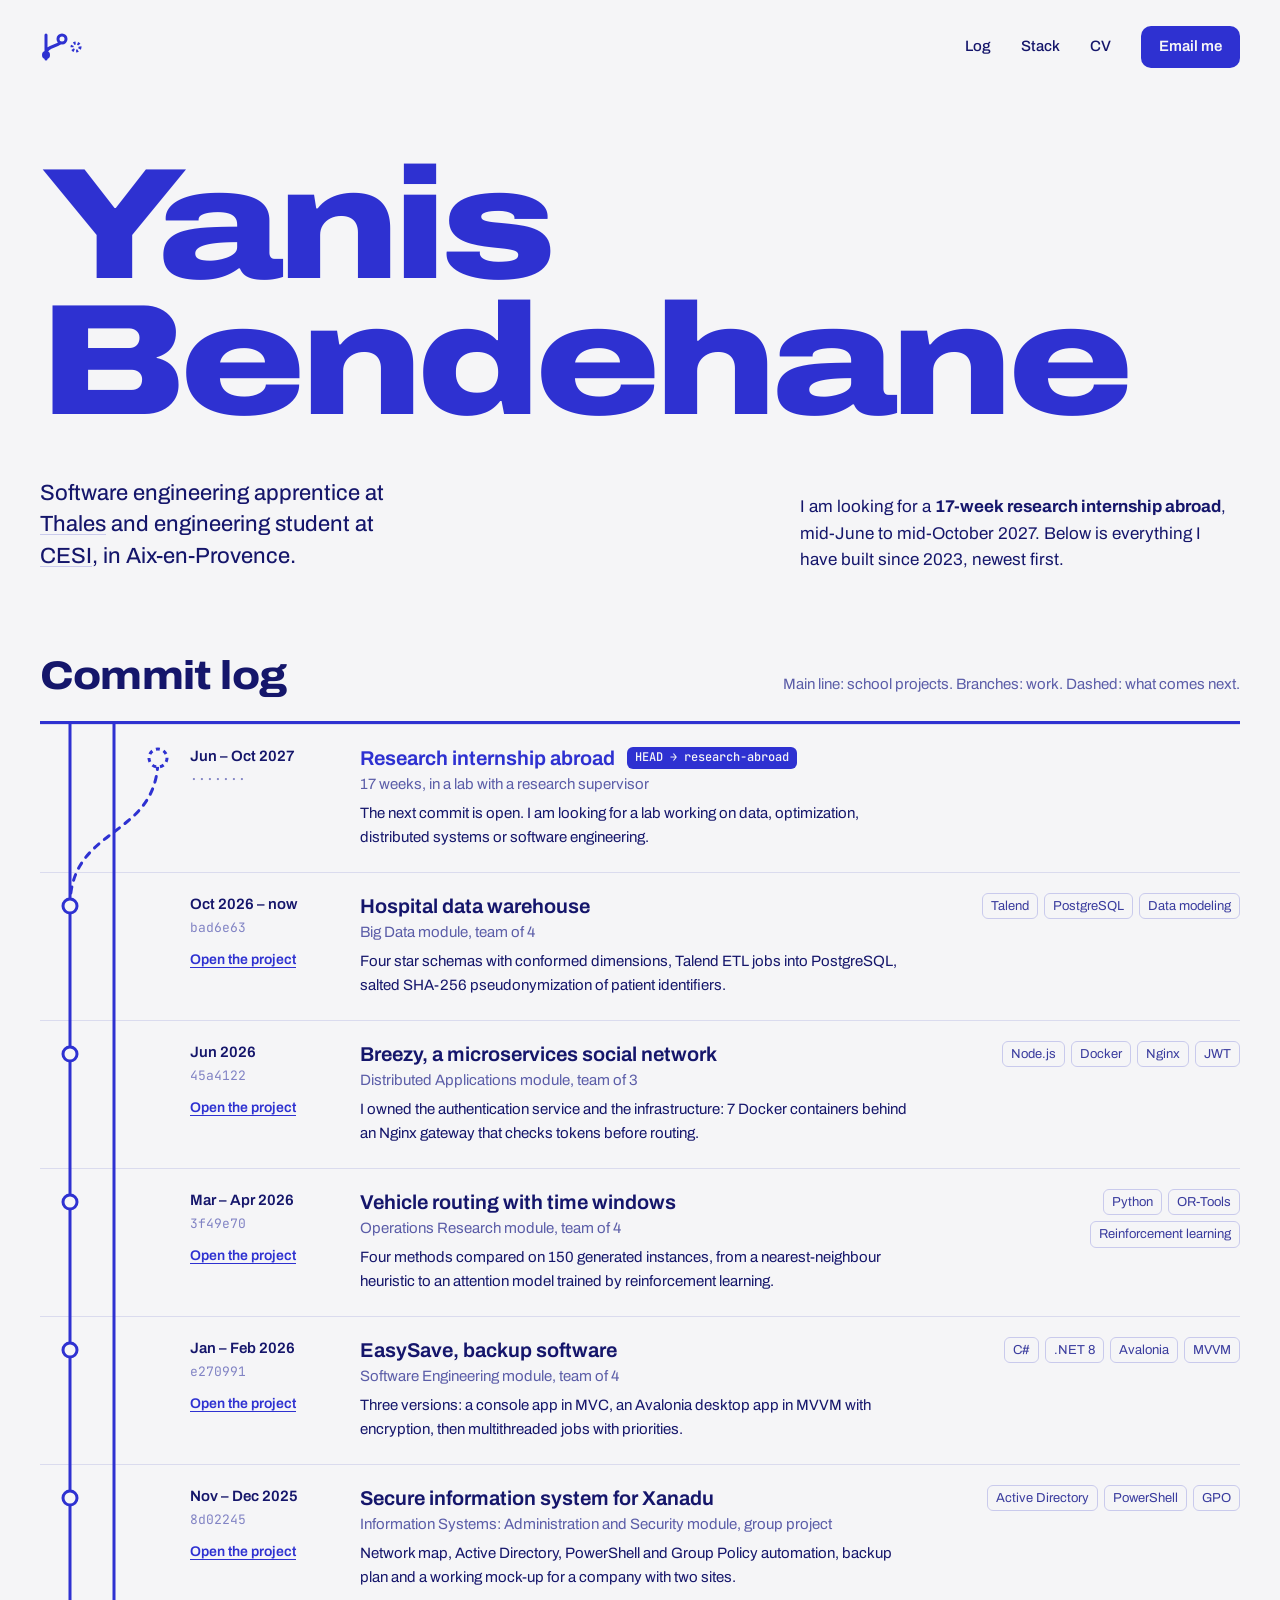
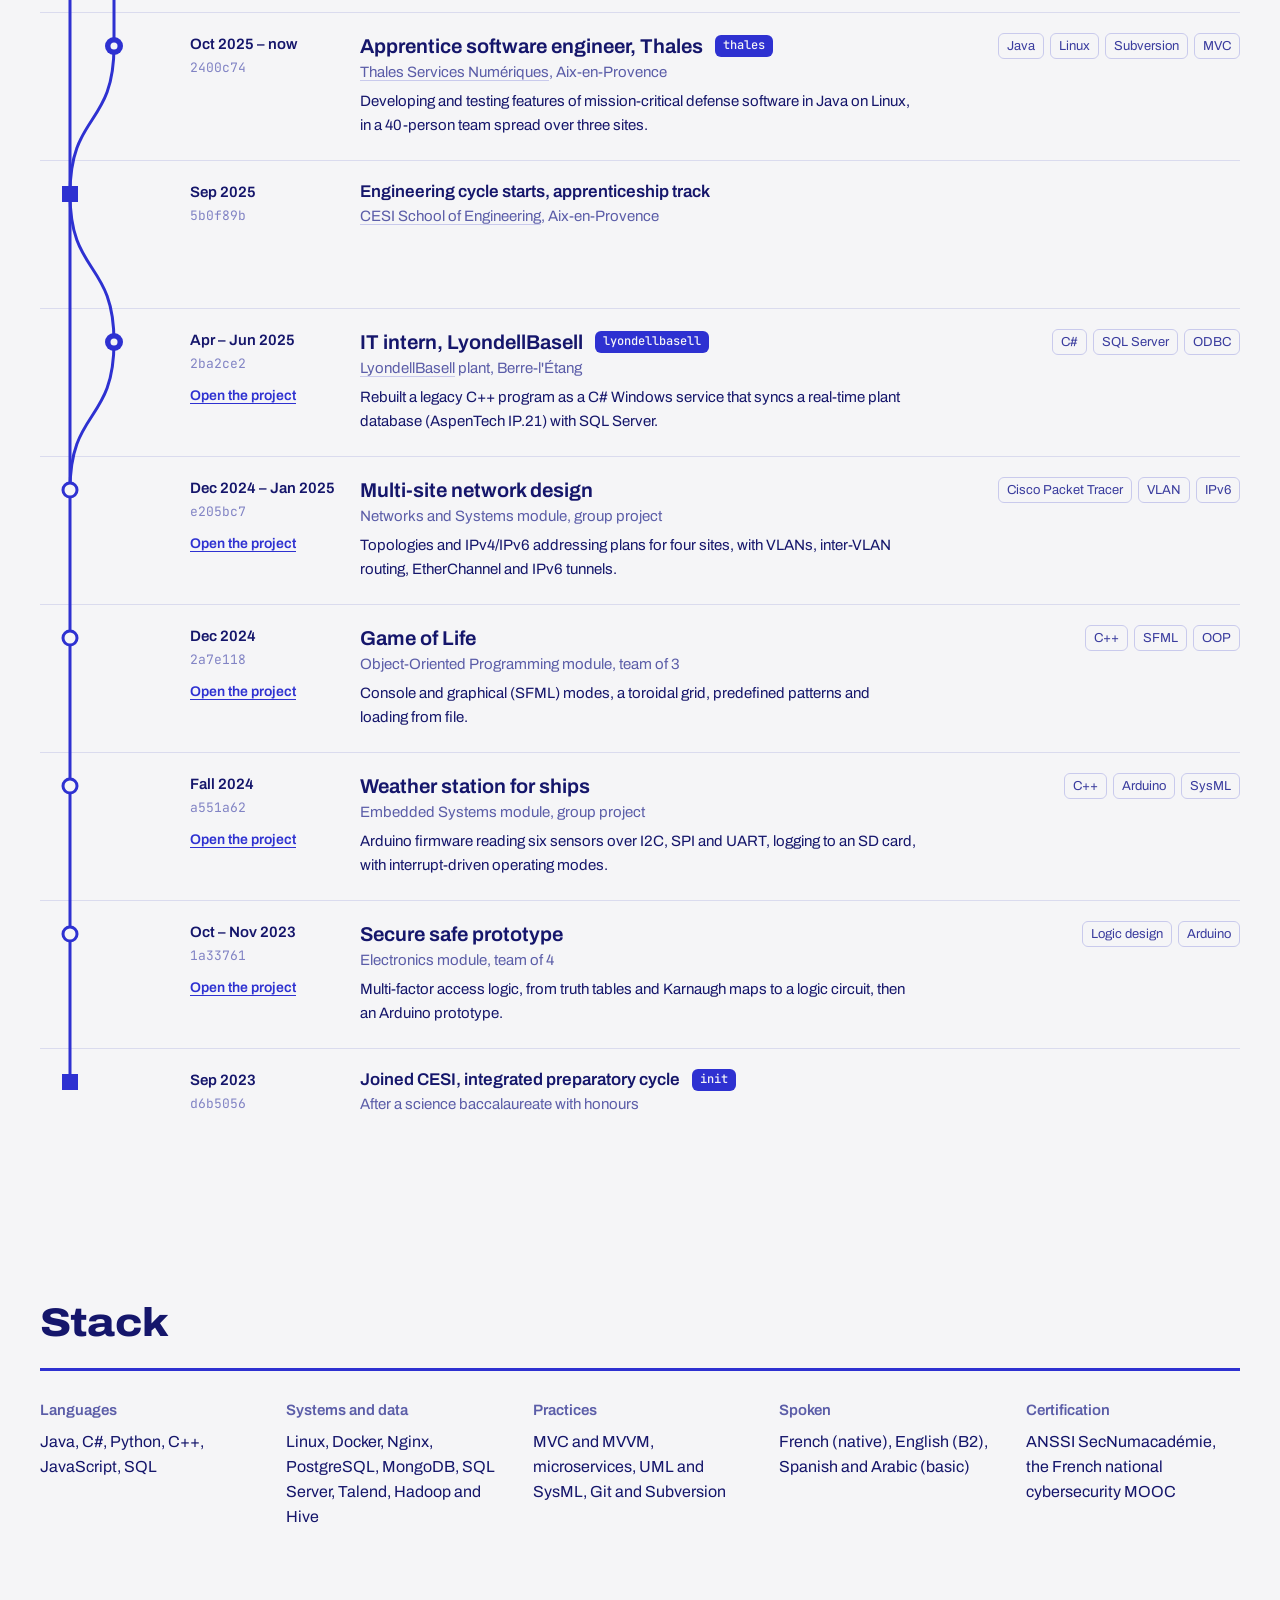
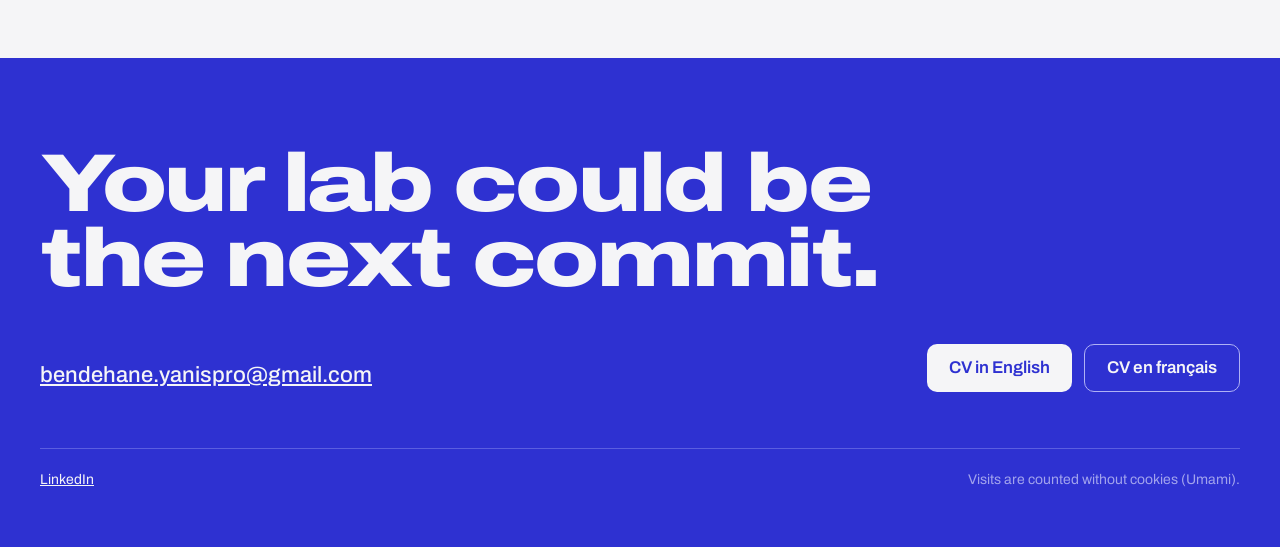
==== commit 9f7fc511: "Link Thales, CESI and LyondellBasell" ====
--- a/index.html
+++ b/index.html
@@ -34,7 +34,7 @@
   <section class="wrap hero">
     <h1 class="name"><span>Yanis</span><span>Bendehane</span></h1>
     <div class="hero-row">
-      <p class="intro">Software engineering apprentice at Thales and engineering student at CESI, in Aix-en-Provence.</p>
+      <p class="intro">Software engineering apprentice at <a class="org" href="https://www.thalesgroup.com/en" target="_blank" rel="noopener" data-umami-event="org-click" data-umami-event-org="Thales">Thales<span class="vh"> (opens in a new tab)</span></a> and engineering student at <a class="org" href="https://www.cesi.fr/en/school/presentation/" target="_blank" rel="noopener" data-umami-event="org-click" data-umami-event-org="CESI">CESI<span class="vh"> (opens in a new tab)</span></a>, in Aix-en-Provence.</p>
       <p class="looking">I am looking for a <strong>17-week research internship abroad</strong>, mid-June to mid-October 2027. Below is everything I have built since 2023, newest first.</p>
     </div>
   </section>
@@ -73,17 +73,17 @@
       </li>
       <li class="row " style="animation-delay:1.49s">
         <div class="meta"><span class="date">Oct 2025 – now</span><span class="hash">2400c74</span></div>
-        <div class="body"><h3>Apprentice software engineer, Thales<span class="ref">thales</span></h3><p class="ctx">Thales Services Numériques, Aix-en-Provence</p><p class="txt">Developing and testing features of mission-critical defense software in Java on Linux, in a 40-person team spread over three sites.</p></div>
+        <div class="body"><h3>Apprentice software engineer, Thales<span class="ref">thales</span></h3><p class="ctx"><a class="org" href="https://www.thalesgroup.com/en" target="_blank" rel="noopener" data-umami-event="org-click" data-umami-event-org="Thales">Thales Services Numériques<span class="vh"> (opens in a new tab)</span></a>, Aix-en-Provence</p><p class="txt">Developing and testing features of mission-critical defense software in Java on Linux, in a 40-person team spread over three sites.</p></div>
         <ul class="tags" aria-label="Technologies"><li>Java</li><li>Linux</li><li>Subversion</li><li>MVC</li></ul>
       </li>
       <li class="row ms" style="animation-delay:1.31s">
         <div class="meta"><span class="date">Sep 2025</span><span class="hash">5b0f89b</span></div>
-        <div class="body"><h3>Engineering cycle starts, apprenticeship track</h3><p class="ctx">CESI School of Engineering, Aix-en-Provence</p></div>
+        <div class="body"><h3>Engineering cycle starts, apprenticeship track</h3><p class="ctx"><a class="org" href="https://www.cesi.fr/en/school/presentation/" target="_blank" rel="noopener" data-umami-event="org-click" data-umami-event-org="CESI">CESI School of Engineering<span class="vh"> (opens in a new tab)</span></a>, Aix-en-Provence</p></div>
         <ul class="tags" aria-label="Technologies"></ul>
       </li>
       <li class="row " style="animation-delay:1.12s">
         <div class="meta"><span class="date">Apr – Jun 2025</span><span class="hash">2ba2ce2</span><span class="more" aria-hidden="true">Open the project</span></div>
-        <div class="body"><h3><a class="row-link" href="projects/lyondellbasell.html">IT intern, LyondellBasell</a><span class="ref">lyondellbasell</span></h3><p class="ctx">Berre-l&#x27;Étang</p><p class="txt">Rebuilt a legacy C++ program as a C# Windows service that syncs a real-time plant database (AspenTech IP.21) with SQL Server.</p></div>
+        <div class="body"><h3><a class="row-link" href="projects/lyondellbasell.html">IT intern, LyondellBasell</a><span class="ref">lyondellbasell</span></h3><p class="ctx"><a class="org" href="https://www.lyondellbasell.com/en/about-us/" target="_blank" rel="noopener" data-umami-event="org-click" data-umami-event-org="LyondellBasell">LyondellBasell<span class="vh"> (opens in a new tab)</span></a> plant, Berre-l&#x27;Étang</p><p class="txt">Rebuilt a legacy C++ program as a C# Windows service that syncs a real-time plant database (AspenTech IP.21) with SQL Server.</p></div>
         <ul class="tags" aria-label="Technologies"><li>C#</li><li>SQL Server</li><li>ODBC</li></ul>
       </li>
       <li class="row " style="animation-delay:0.94s">
--- a/assets/site.css
+++ b/assets/site.css
@@ -49,6 +49,11 @@
 .row:has(.row-link):hover{background:#EAEBFB;box-shadow:-12px 0 0 #EAEBFB,12px 0 0 #EAEBFB}
 .row:has(.row-link):hover h3{text-decoration:underline;text-decoration-thickness:2px;text-underline-offset:4px}
 .ctx{margin:2px 0 0;font-size:15px;color:var(--mut)}
+.org{position:relative;z-index:2;color:inherit;text-decoration:underline;text-decoration-thickness:1px;text-underline-offset:3px;text-decoration-color:var(--chip);transition:color .15s,text-decoration-color .15s}
+.org:hover{color:var(--b);text-decoration-color:var(--b)}
+.row:has(.org:hover){background:none;box-shadow:none}
+.row:has(.org:hover) h3{text-decoration:none}
+.vh{position:absolute;width:1px;height:1px;overflow:hidden;clip:rect(0 0 0 0);white-space:nowrap}
 .txt{margin:6px 0 0;font-size:15px;max-width:62ch}
 .tags{grid-column:4;list-style:none;margin:0;padding:0;display:flex;flex-wrap:wrap;gap:6px;justify-content:flex-end;align-content:flex-start}
 .tags li{font-size:13px;border:1px solid var(--chip);border-radius:6px;padding:2px 8px;color:#3A3C9E}
